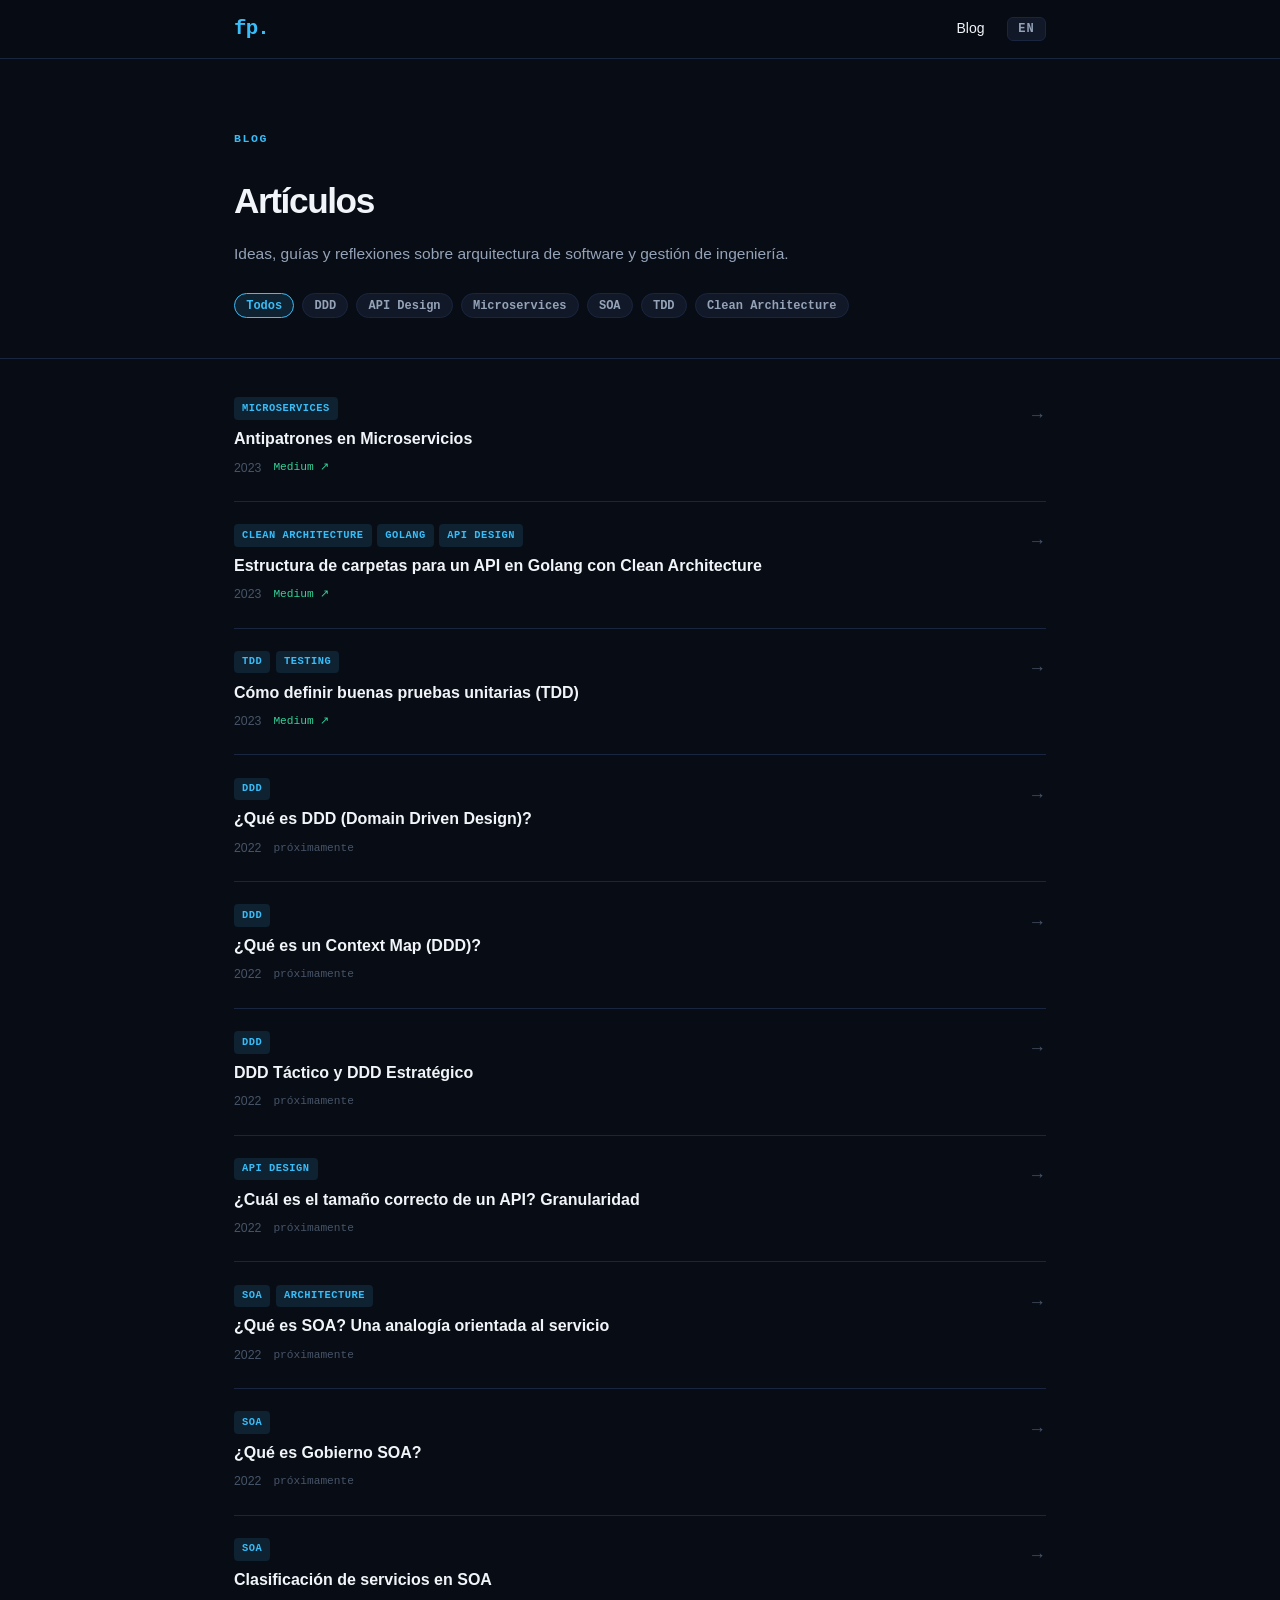
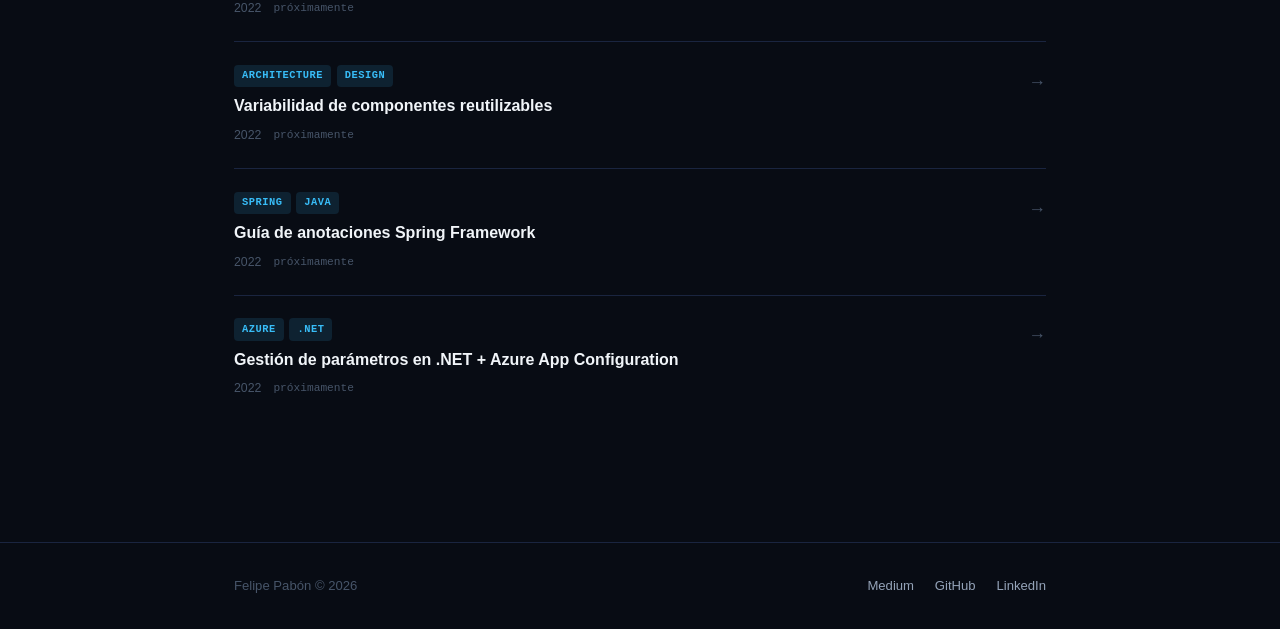
==== blog/index.html @ e282a02f "first version" ====
<!DOCTYPE html>
<html lang="es">
<head>
  <meta charset="UTF-8" />
  <meta name="viewport" content="width=device-width, initial-scale=1.0" />
  <meta name="description" content="Blog de Felipe Pabón — Artículos sobre DDD, diseño de APIs, microservicios y arquitectura de software." />
  <meta name="author" content="Felipe Pabón" />
  <title>Blog — Felipe Pabón</title>
  <link rel="stylesheet" href="../css/style.css" />
</head>
<body>

  <!-- ── Nav ──────────────────────────────────────────────── -->
  <nav>
    <div class="nav-inner">
      <a href="../" class="nav-logo">fp.</a>
      <div class="nav-links">
        <a href="../blog/" class="active"
           data-es="Blog" data-en="Blog">Blog</a>
        <button class="lang-btn" onclick="toggleLang()">EN</button>
      </div>
    </div>
  </nav>

  <main>

    <!-- ── Blog header ───────────────────────────────────────── -->
    <section class="blog-header">
      <div class="container">
        <span class="hero-eyebrow">Blog</span>
        <h1 data-es="Artículos" data-en="Posts">Artículos</h1>
        <p data-es="Ideas, guías y reflexiones sobre arquitectura de software y gestión de ingeniería."
           data-en="Ideas, guides, and thoughts on software architecture and engineering management.">
          Ideas, guías y reflexiones sobre arquitectura de software y gestión de ingeniería.
        </p>

        <!-- filter chips -->
        <div class="filter-row">
          <button class="filter-chip active" data-filter="all"
                  onclick="filterPosts('all', this)"
                  data-es="Todos" data-en="All">Todos</button>
          <button class="filter-chip" data-filter="DDD"
                  onclick="filterPosts('DDD', this)">DDD</button>
          <button class="filter-chip" data-filter="API Design"
                  onclick="filterPosts('API Design', this)">API Design</button>
          <button class="filter-chip" data-filter="Microservices"
                  onclick="filterPosts('Microservices', this)">Microservices</button>
          <button class="filter-chip" data-filter="SOA"
                  onclick="filterPosts('SOA', this)">SOA</button>
          <button class="filter-chip" data-filter="TDD"
                  onclick="filterPosts('TDD', this)">TDD</button>
          <button class="filter-chip" data-filter="Clean Architecture"
                  onclick="filterPosts('Clean Architecture', this)">Clean Architecture</button>
        </div>
      </div>
    </section>

    <!-- ── Posts list ─────────────────────────────────────────── -->
    <section class="posts-section" style="padding-top:0.5rem">
      <div class="container">
        <div class="posts-list" id="posts-full">
          <!-- Rendered by main.js -->
        </div>
      </div>
    </section>

  </main>

  <!-- ── Footer ────────────────────────────────────────────── -->
  <footer>
    <div class="container">
      <div class="footer-inner">
        <span class="footer-copy">Felipe Pabón © 2026</span>
        <div class="footer-links">
          <a href="https://felipepabon.medium.com" target="_blank" rel="noopener">Medium</a>
          <a href="https://github.com/felipepabon" target="_blank" rel="noopener">GitHub</a>
          <a href="https://linkedin.com/in/felipepabon" target="_blank" rel="noopener">LinkedIn</a>
        </div>
      </div>
    </div>
  </footer>

  <script src="../js/posts.js"></script>
  <script src="../js/main.js"></script>
</body>
</html>
---- css/style.css ----
/* ============================================================
   felipepabon.com — Shared Stylesheet
   ============================================================ */

*, *::before, *::after { box-sizing: border-box; margin: 0; padding: 0; }

:root {
  --bg:           #080c14;
  --bg-card:      #0e1422;
  --bg-card-hover:#131c31;
  --border:       #1a2540;
  --accent:       #38bdf8;
  --accent-dim:   rgba(56,189,248,0.12);
  --green:        #34d399;
  --text-1:       #f1f5f9;
  --text-2:       #94a3b8;
  --text-3:       #475569;
  --tag-bg:       #111827;
  --tag-text:     #7dd3fc;
  --font:         -apple-system, BlinkMacSystemFont, 'Segoe UI', Roboto, sans-serif;
  --mono:         'Fira Code', 'Cascadia Code', 'Courier New', monospace;
  --radius:       10px;
  --transition:   0.18s ease;
}

html { scroll-behavior: smooth; }

body {
  background: var(--bg);
  color: var(--text-1);
  font-family: var(--font);
  line-height: 1.7;
  -webkit-font-smoothing: antialiased;
}

a { color: inherit; text-decoration: none; }

/* ── Container ─────────────────────────────────────────────── */
.container {
  max-width: 860px;
  margin: 0 auto;
  padding: 0 1.5rem;
}

/* ── Nav ───────────────────────────────────────────────────── */
nav {
  position: sticky;
  top: 0;
  z-index: 100;
  background: rgba(8,12,20,0.82);
  backdrop-filter: blur(14px);
  border-bottom: 1px solid var(--border);
}

.nav-inner {
  max-width: 860px;
  margin: 0 auto;
  padding: 0 1.5rem;
  height: 58px;
  display: flex;
  align-items: center;
  justify-content: space-between;
}

.nav-logo {
  font-family: var(--mono);
  font-size: 1.3rem;
  font-weight: 700;
  color: var(--accent);
  letter-spacing: -0.04em;
}

.nav-links {
  display: flex;
  align-items: center;
  gap: 1.4rem;
}

.nav-links a {
  font-size: 0.875rem;
  color: var(--text-2);
  transition: color var(--transition);
}
.nav-links a:hover,
.nav-links a.active { color: var(--text-1); }

.lang-btn {
  font-family: var(--mono);
  font-size: 0.75rem;
  font-weight: 700;
  letter-spacing: 0.08em;
  background: var(--tag-bg);
  border: 1px solid var(--border);
  color: var(--text-2);
  padding: 0.28rem 0.65rem;
  border-radius: 6px;
  cursor: pointer;
  transition: all var(--transition);
}
.lang-btn:hover {
  border-color: var(--accent);
  color: var(--accent);
}

/* ── Hero ──────────────────────────────────────────────────── */
.hero {
  padding: 5.5rem 0 4.5rem;
  border-bottom: 1px solid var(--border);
  position: relative;
  overflow: hidden;
}

/* subtle dot grid */
.hero::before {
  content: '';
  position: absolute;
  inset: 0;
  background-image: radial-gradient(rgba(56,189,248,0.06) 1px, transparent 1px);
  background-size: 28px 28px;
  pointer-events: none;
}

.hero-eyebrow {
  display: inline-block;
  font-family: var(--mono);
  font-size: 0.72rem;
  font-weight: 700;
  letter-spacing: 0.14em;
  text-transform: uppercase;
  color: var(--accent);
  margin-bottom: 1rem;
}

.hero h1 {
  font-size: clamp(2.4rem, 5.5vw, 3.8rem);
  font-weight: 800;
  letter-spacing: -0.04em;
  line-height: 1.08;
  margin-bottom: 1.1rem;
  background: linear-gradient(140deg, #f1f5f9 30%, #64748b 100%);
  -webkit-background-clip: text;
  -webkit-text-fill-color: transparent;
  background-clip: text;
}

.hero-sub {
  font-size: 1.05rem;
  color: var(--text-2);
  max-width: 520px;
  margin-bottom: 2rem;
  line-height: 1.65;
}

/* ── Buttons ───────────────────────────────────────────────── */
.btn {
  display: inline-flex;
  align-items: center;
  gap: 0.35rem;
  background: var(--accent);
  color: #080c14;
  font-weight: 700;
  font-size: 0.875rem;
  padding: 0.58rem 1.3rem;
  border-radius: 8px;
  transition: all var(--transition);
}
.btn:hover {
  transform: translateY(-2px);
  box-shadow: 0 8px 22px rgba(56,189,248,0.28);
}

.btn-ghost {
  background: transparent;
  border: 1px solid var(--border);
  color: var(--text-2);
}
.btn-ghost:hover {
  border-color: var(--accent);
  color: var(--accent);
  box-shadow: none;
  transform: none;
}

/* ── Section titles ────────────────────────────────────────── */
.section-eyebrow {
  font-family: var(--mono);
  font-size: 0.68rem;
  font-weight: 700;
  letter-spacing: 0.12em;
  text-transform: uppercase;
  color: var(--text-3);
  margin-bottom: 1.2rem;
}

/* ── Topics / Tags ─────────────────────────────────────────── */
.topics-section {
  padding: 3.5rem 0;
  border-bottom: 1px solid var(--border);
}

.tags {
  display: flex;
  flex-wrap: wrap;
  gap: 0.55rem;
}

.tag {
  background: var(--tag-bg);
  color: var(--tag-text);
  font-family: var(--mono);
  font-size: 0.78rem;
  font-weight: 500;
  padding: 0.32rem 0.78rem;
  border-radius: 100px;
  border: 1px solid var(--border);
  transition: all var(--transition);
}
.tag:hover {
  border-color: var(--accent);
  color: var(--accent);
}

/* ── Post Cards (homepage grid) ────────────────────────────── */
.posts-section {
  padding: 3.5rem 0;
}

.posts-grid {
  display: grid;
  grid-template-columns: 1fr 1fr;
  gap: 1rem;
  margin-top: 1.4rem;
}

@media (max-width: 580px) {
  .posts-grid { grid-template-columns: 1fr; }
}

.post-card {
  display: block;
  background: var(--bg-card);
  border: 1px solid var(--border);
  border-radius: var(--radius);
  padding: 1.35rem;
  transition: all var(--transition);
}
.post-card:hover {
  background: var(--bg-card-hover);
  border-color: rgba(56,189,248,0.35);
  transform: translateY(-2px);
  box-shadow: 0 6px 24px rgba(0,0,0,0.35);
}

.card-tags {
  display: flex;
  flex-wrap: wrap;
  gap: 0.35rem;
  margin-bottom: 0.7rem;
}

.card-tag {
  font-family: var(--mono);
  font-size: 0.67rem;
  font-weight: 700;
  letter-spacing: 0.06em;
  text-transform: uppercase;
  color: var(--accent);
  background: var(--accent-dim);
  padding: 0.18rem 0.55rem;
  border-radius: 4px;
}

.card-title {
  font-size: 0.97rem;
  font-weight: 600;
  color: var(--text-1);
  line-height: 1.45;
  transition: color var(--transition);
}
.post-card:hover .card-title { color: var(--accent); }

.card-meta {
  display: flex;
  align-items: center;
  justify-content: space-between;
  margin-top: 0.85rem;
  font-size: 0.77rem;
  color: var(--text-3);
}

.card-source {
  color: var(--green);
  font-family: var(--mono);
  font-size: 0.7rem;
}

/* ── Blog page header ──────────────────────────────────────── */
.blog-header {
  padding: 4rem 0 2.5rem;
  border-bottom: 1px solid var(--border);
}

.blog-header h1 {
  font-size: 2.2rem;
  font-weight: 800;
  letter-spacing: -0.04em;
  margin-top: 0.4rem;
}

.blog-header p {
  color: var(--text-2);
  margin-top: 0.65rem;
  font-size: 0.97rem;
}

/* ── Filter chips (blog page) ──────────────────────────────── */
.filter-row {
  display: flex;
  flex-wrap: wrap;
  gap: 0.5rem;
  margin-top: 1.6rem;
}

.filter-chip {
  font-family: var(--mono);
  font-size: 0.75rem;
  font-weight: 600;
  background: var(--tag-bg);
  color: var(--text-2);
  border: 1px solid var(--border);
  padding: 0.28rem 0.7rem;
  border-radius: 100px;
  cursor: pointer;
  transition: all var(--transition);
}
.filter-chip:hover,
.filter-chip.active {
  border-color: var(--accent);
  color: var(--accent);
  background: var(--accent-dim);
}

/* ── Post list (blog page) ─────────────────────────────────── */
.posts-list {
  margin-top: 0.5rem;
}

.post-row {
  display: flex;
  align-items: flex-start;
  gap: 1.2rem;
  padding: 1.4rem 0;
  border-bottom: 1px solid var(--border);
  transition: all var(--transition);
  text-decoration: none;
}
.post-row:last-child { border-bottom: none; }
.post-row:hover .row-title { color: var(--accent); }

.row-body { flex: 1; }

.row-tags {
  display: flex;
  gap: 0.35rem;
  flex-wrap: wrap;
  margin-bottom: 0.45rem;
}

.row-tag {
  font-family: var(--mono);
  font-size: 0.65rem;
  font-weight: 700;
  letter-spacing: 0.05em;
  text-transform: uppercase;
  color: var(--accent);
  background: var(--accent-dim);
  padding: 0.15rem 0.5rem;
  border-radius: 4px;
}

.row-title {
  font-size: 1rem;
  font-weight: 600;
  color: var(--text-1);
  line-height: 1.45;
  transition: color var(--transition);
}

.row-meta {
  display: flex;
  align-items: center;
  gap: 0.75rem;
  margin-top: 0.45rem;
  font-size: 0.77rem;
  color: var(--text-3);
}

.row-arrow {
  color: var(--text-3);
  font-size: 1.1rem;
  flex-shrink: 0;
  margin-top: 0.2rem;
  transition: color var(--transition);
}
.post-row:hover .row-arrow { color: var(--accent); }

/* ── Footer ────────────────────────────────────────────────── */
footer {
  border-top: 1px solid var(--border);
  padding: 2rem 0;
  margin-top: 4rem;
}

.footer-inner {
  display: flex;
  align-items: center;
  justify-content: space-between;
  flex-wrap: wrap;
  gap: 0.75rem;
}

.footer-copy {
  font-size: 0.82rem;
  color: var(--text-3);
}

.footer-links {
  display: flex;
  gap: 1.3rem;
}

.footer-links a {
  font-size: 0.82rem;
  color: var(--text-2);
  transition: color var(--transition);
}
.footer-links a:hover { color: var(--accent); }

/* ── Center helper ─────────────────────────────────────────── */
.text-center { text-align: center; }

/* ── Responsive ────────────────────────────────────────────── */
@media (max-width: 540px) {
  .hero { padding: 3.5rem 0 3rem; }
  .footer-inner { flex-direction: column; align-items: flex-start; }
}
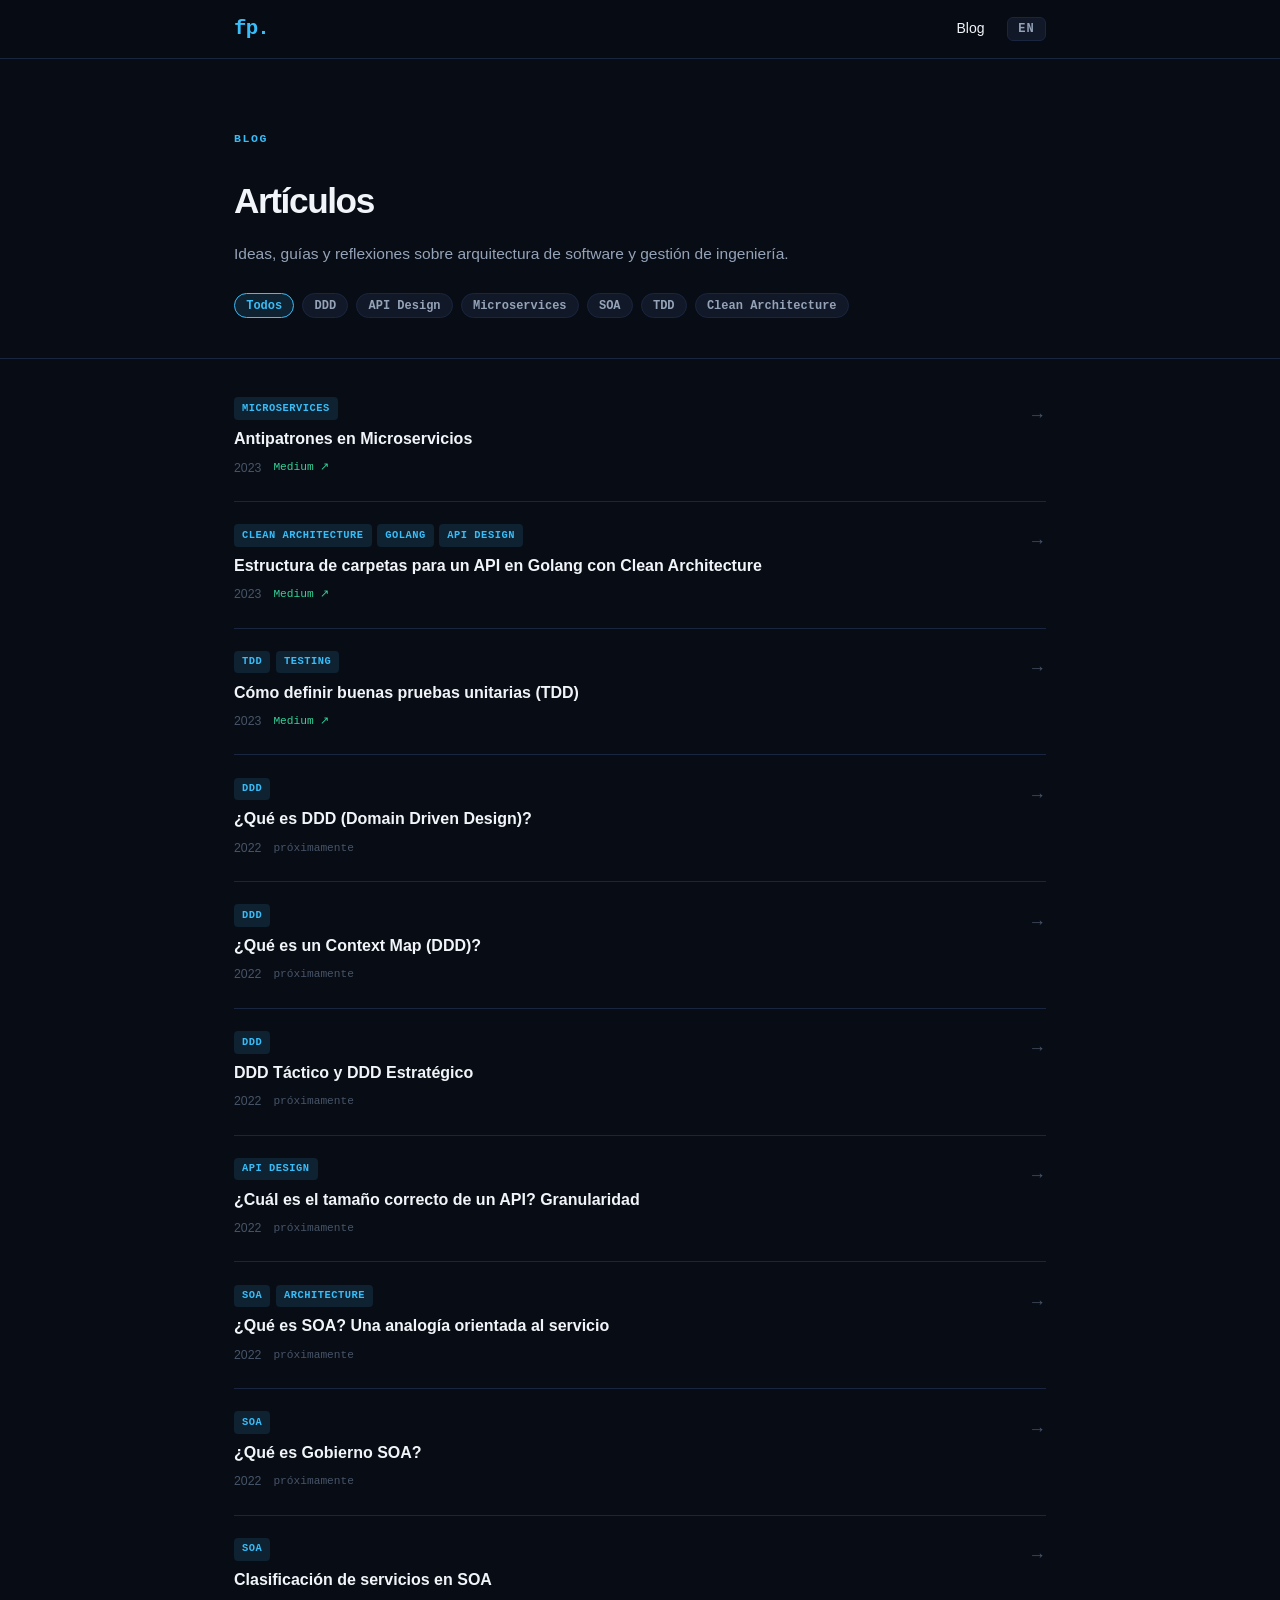
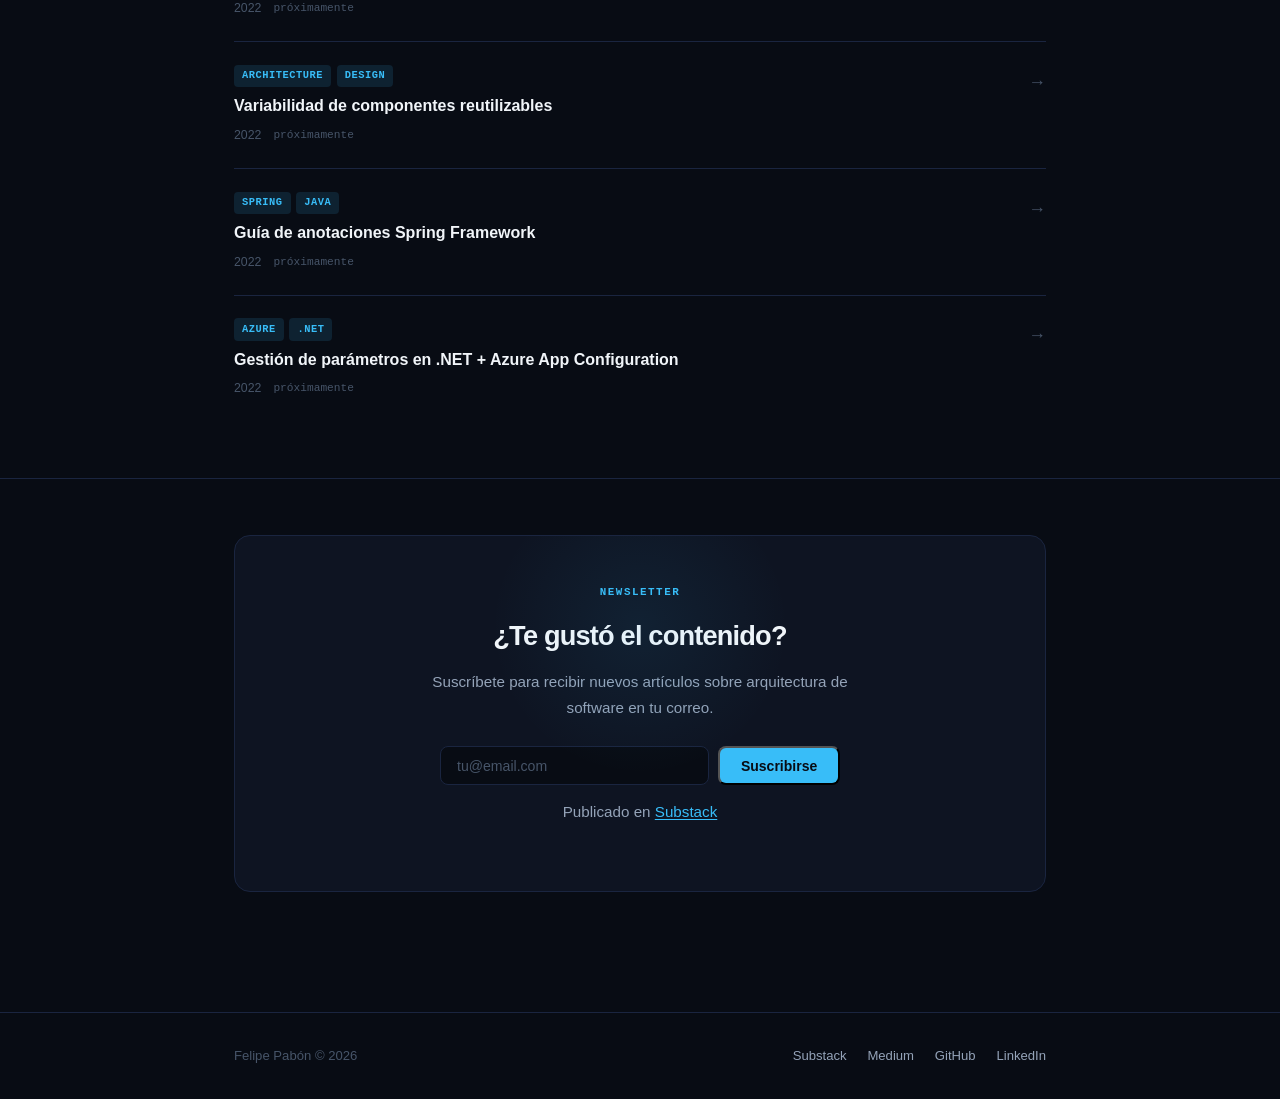
==== commit 598c8084: "link to substack" ====
--- a/blog/index.html
+++ b/blog/index.html
@@ -66,12 +66,41 @@
 
   </main>
 
+  <!-- ── Newsletter CTA (blog page) ───────────────────────── -->
+  <section class="newsletter-section">
+    <div class="container">
+      <div class="newsletter-box">
+        <span class="newsletter-eyebrow">Newsletter</span>
+        <h2 data-es="¿Te gustó el contenido?" data-en="Enjoying the content?">
+          ¿Te gustó el contenido?
+        </h2>
+        <p data-es="Suscríbete para recibir nuevos artículos sobre arquitectura de software en tu correo."
+           data-en="Subscribe to get new software architecture articles delivered to your inbox.">
+          Suscríbete para recibir nuevos artículos sobre arquitectura de software en tu correo.
+        </p>
+        <form class="subscribe-form" onsubmit="handleSubscribe(event)">
+          <input type="email" class="email-input"
+                 placeholder="tu@email.com"
+                 required />
+          <button type="submit" class="btn"
+                  data-es="Suscribirse"
+                  data-en="Subscribe">Suscribirse</button>
+        </form>
+        <p class="newsletter-note">
+          <span data-es="Publicado en" data-en="Published on">Publicado en</span>
+          <a href="https://substack.com/@felipepabon" target="_blank" rel="noopener">Substack</a>
+        </p>
+      </div>
+    </div>
+  </section>
+
   <!-- ── Footer ────────────────────────────────────────────── -->
   <footer>
     <div class="container">
       <div class="footer-inner">
         <span class="footer-copy">Felipe Pabón © 2026</span>
         <div class="footer-links">
+          <a href="https://substack.com/@felipepabon" target="_blank" rel="noopener">Substack</a>
           <a href="https://felipepabon.medium.com" target="_blank" rel="noopener">Medium</a>
           <a href="https://github.com/felipepabon" target="_blank" rel="noopener">GitHub</a>
           <a href="https://linkedin.com/in/felipepabon" target="_blank" rel="noopener">LinkedIn</a>
--- a/css/style.css
+++ b/css/style.css
@@ -404,6 +404,96 @@
 }
 .post-row:hover .row-arrow { color: var(--accent); }
 
+/* ── Newsletter ────────────────────────────────────────────── */
+.newsletter-section {
+  padding: 3.5rem 0;
+  border-top: 1px solid var(--border);
+}
+
+.newsletter-box {
+  background: var(--bg-card);
+  border: 1px solid var(--border);
+  border-radius: 16px;
+  padding: 2.5rem 2rem;
+  text-align: center;
+  position: relative;
+  overflow: hidden;
+}
+
+.newsletter-box::before {
+  content: '';
+  position: absolute;
+  top: -60px; left: 50%;
+  transform: translateX(-50%);
+  width: 300px; height: 300px;
+  background: radial-gradient(circle, rgba(56,189,248,0.08) 0%, transparent 70%);
+  pointer-events: none;
+}
+
+.newsletter-eyebrow {
+  display: inline-block;
+  font-family: var(--mono);
+  font-size: 0.68rem;
+  font-weight: 700;
+  letter-spacing: 0.14em;
+  text-transform: uppercase;
+  color: var(--accent);
+  margin-bottom: 0.75rem;
+}
+
+.newsletter-box h2 {
+  font-size: 1.7rem;
+  font-weight: 800;
+  letter-spacing: -0.03em;
+  margin-bottom: 0.6rem;
+}
+
+.newsletter-box p {
+  color: var(--text-2);
+  font-size: 0.95rem;
+  margin-bottom: 1.6rem;
+  max-width: 420px;
+  margin-left: auto;
+  margin-right: auto;
+}
+
+.subscribe-form {
+  display: flex;
+  gap: 0.6rem;
+  max-width: 400px;
+  margin: 0 auto;
+}
+
+.email-input {
+  flex: 1;
+  background: var(--bg);
+  border: 1px solid var(--border);
+  border-radius: 8px;
+  color: var(--text-1);
+  font-size: 0.88rem;
+  padding: 0.58rem 1rem;
+  outline: none;
+  transition: border-color var(--transition);
+}
+.email-input::placeholder { color: var(--text-3); }
+.email-input:focus { border-color: var(--accent); }
+
+.newsletter-note {
+  margin-top: 0.9rem;
+  font-size: 0.75rem;
+  color: var(--text-3);
+}
+.newsletter-note a {
+  color: var(--accent);
+  text-decoration: underline;
+  text-underline-offset: 2px;
+}
+
+@media (max-width: 480px) {
+  .subscribe-form { flex-direction: column; }
+  .newsletter-box { padding: 2rem 1.25rem; }
+}
+
 /* ── Footer ────────────────────────────────────────────────── */
 footer {
   border-top: 1px solid var(--border);
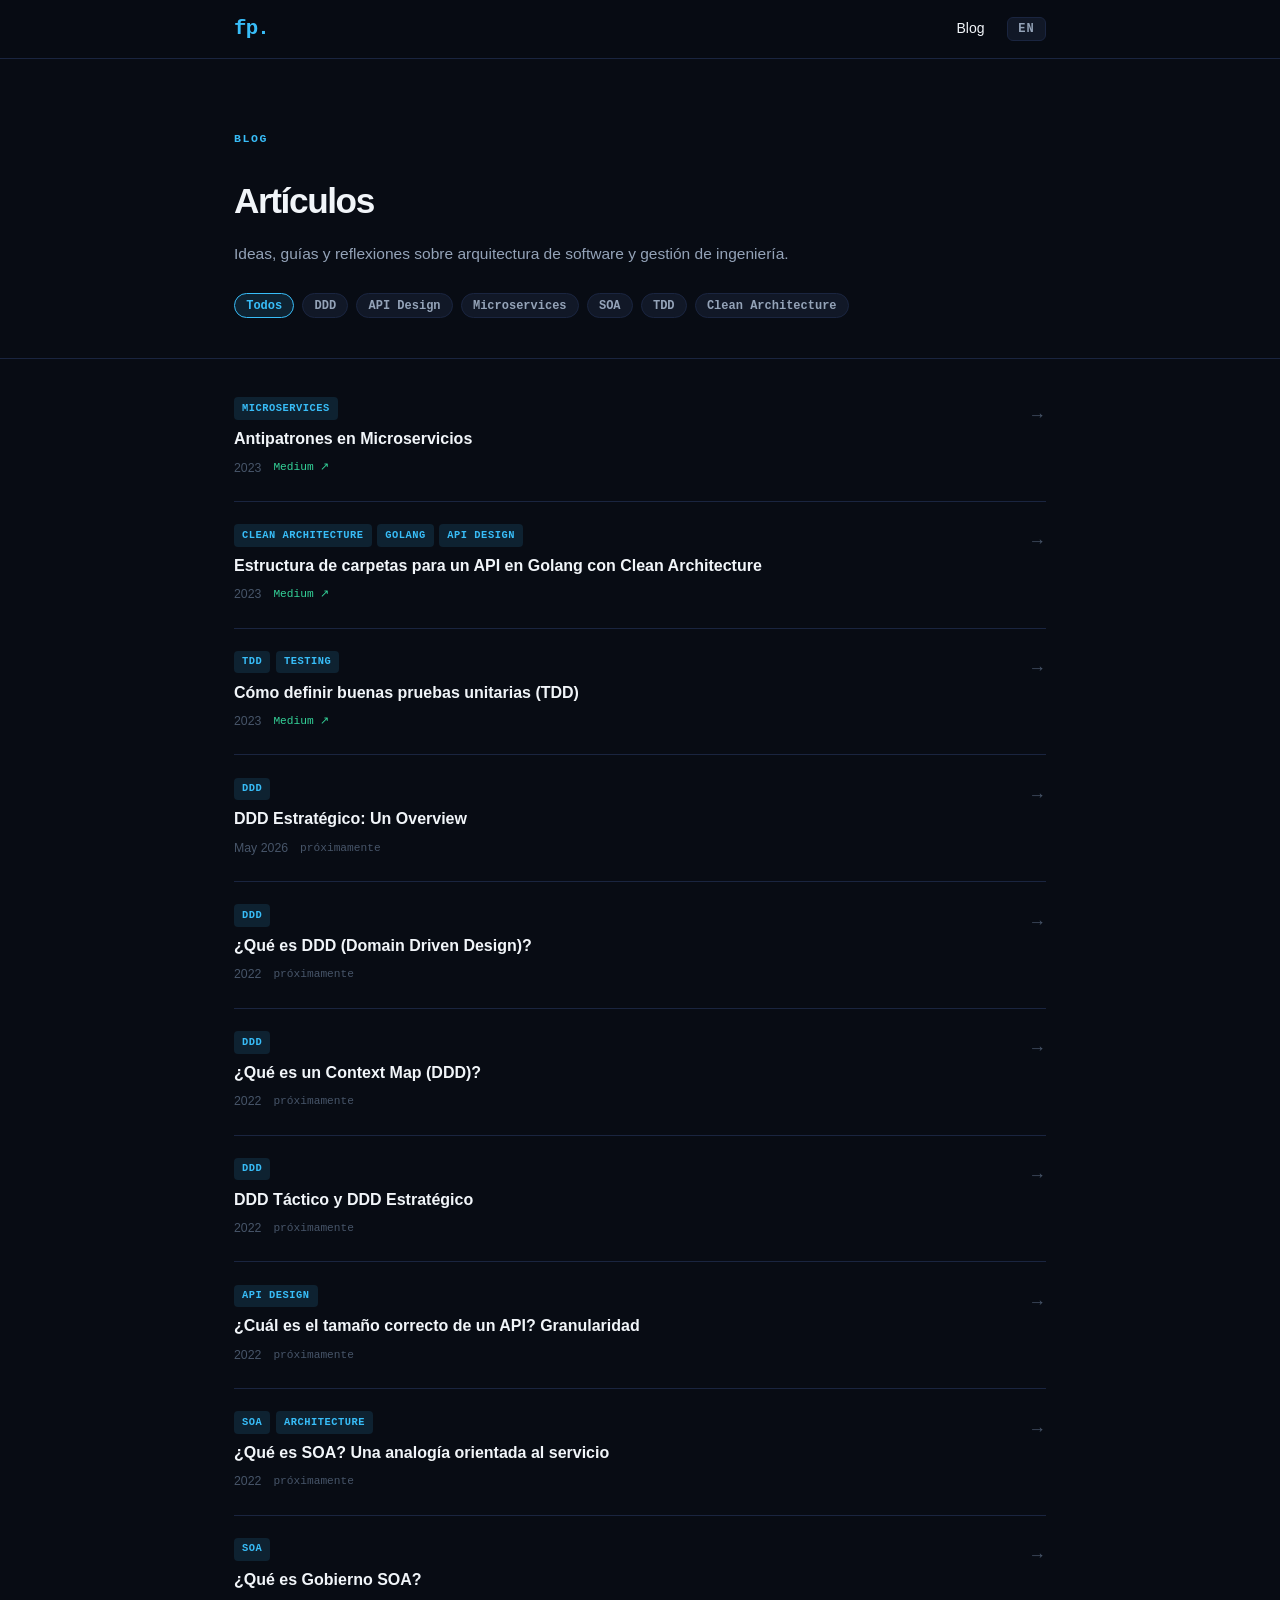
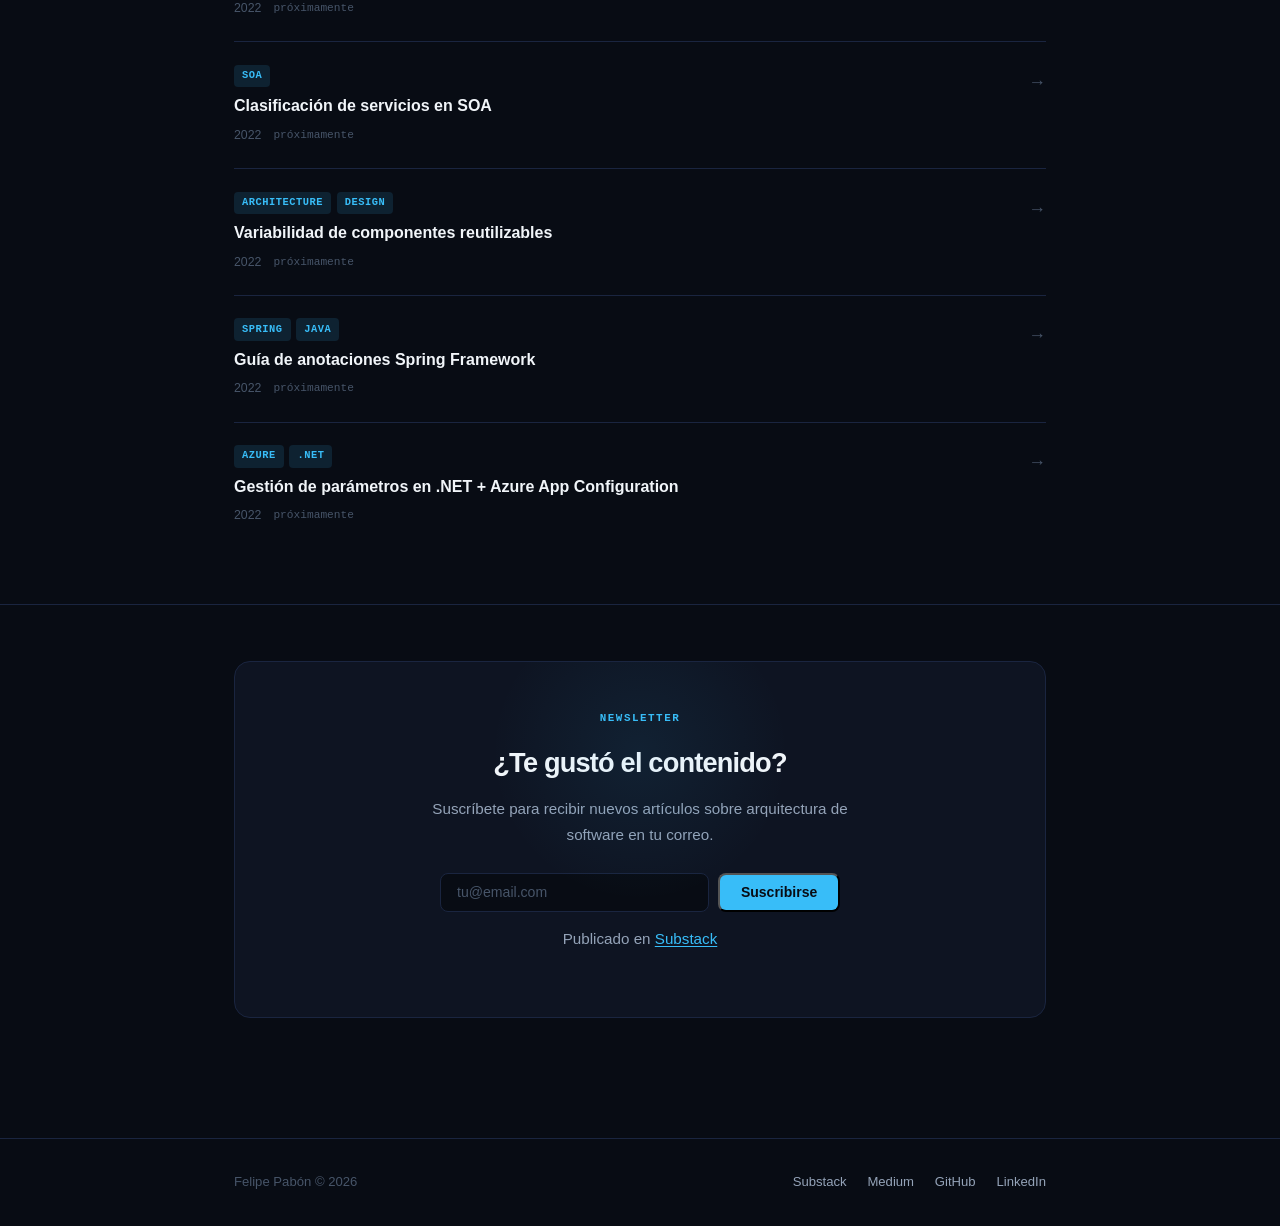
==== commit b49ec36c: "fix: language toggle + add 4 SVG diagrams to DDD article" ====
--- a/blog/index.html
+++ b/blog/index.html
@@ -1,5 +1,5 @@
 <!DOCTYPE html>
-<html lang="es">
+<html lang="es" data-lang="es">
 <head>
   <meta charset="UTF-8" />
   <meta name="viewport" content="width=device-width, initial-scale=1.0" />
--- a/css/style.css
+++ b/css/style.css
@@ -404,6 +404,217 @@
 }
 .post-row:hover .row-arrow { color: var(--accent); }
 
+/* ── Language visibility (CSS-driven, no JS flicker) ───────── */
+.lang-en { display: none; }
+[data-lang="en"] .lang-es { display: none; }
+[data-lang="en"] .lang-en { display: block; }
+
+/* ── Article page ──────────────────────────────────────────── */
+.article-header {
+  padding: 4rem 0 3rem;
+  border-bottom: 1px solid var(--border);
+}
+
+.article-header-meta {
+  display: flex;
+  align-items: center;
+  gap: 0.75rem;
+  margin-bottom: 1.2rem;
+  flex-wrap: wrap;
+}
+
+.reading-time {
+  font-family: var(--mono);
+  font-size: 0.72rem;
+  color: var(--text-3);
+}
+
+.article-title {
+  font-size: clamp(1.9rem, 4.5vw, 3rem);
+  font-weight: 800;
+  letter-spacing: -0.04em;
+  line-height: 1.12;
+  margin-bottom: 1rem;
+  background: linear-gradient(140deg, #f1f5f9 30%, #64748b 100%);
+  -webkit-background-clip: text;
+  -webkit-text-fill-color: transparent;
+  background-clip: text;
+}
+
+.article-subtitle {
+  font-size: 1.05rem;
+  color: var(--text-2);
+  max-width: 600px;
+  line-height: 1.65;
+  margin-bottom: 1.5rem;
+}
+
+.article-byline {
+  display: flex;
+  align-items: center;
+  gap: 1rem;
+  font-size: 0.83rem;
+  color: var(--text-3);
+}
+
+.article-byline span:first-child {
+  color: var(--text-2);
+  font-weight: 500;
+}
+
+.article-byline::before {
+  display: none;
+}
+
+/* Article body typography */
+.article-body {
+  padding: 3rem 0;
+  max-width: 680px;
+}
+
+.article-body h2 {
+  font-size: 1.45rem;
+  font-weight: 700;
+  letter-spacing: -0.03em;
+  color: var(--text-1);
+  margin: 2.5rem 0 0.9rem;
+  line-height: 1.25;
+}
+
+.article-body h3 {
+  font-size: 1.1rem;
+  font-weight: 600;
+  color: var(--text-1);
+  margin: 1.8rem 0 0.6rem;
+}
+
+.article-body p {
+  color: var(--text-2);
+  font-size: 1.01rem;
+  line-height: 1.8;
+  margin-bottom: 1.2rem;
+}
+
+.article-body ul,
+.article-body ol {
+  color: var(--text-2);
+  font-size: 1.01rem;
+  line-height: 1.8;
+  margin: 0.75rem 0 1.2rem 1.4rem;
+}
+
+.article-body li { margin-bottom: 0.35rem; }
+
+.article-body blockquote {
+  border-left: 3px solid var(--accent);
+  margin: 1.8rem 0;
+  padding: 0.8rem 1.2rem;
+  background: var(--bg-card);
+  border-radius: 0 8px 8px 0;
+}
+
+.article-body blockquote p {
+  color: var(--text-1);
+  font-style: italic;
+  font-size: 1.05rem;
+  margin: 0;
+}
+
+.article-body blockquote cite {
+  display: block;
+  margin-top: 0.5rem;
+  font-size: 0.83rem;
+  color: var(--text-3);
+  font-style: normal;
+}
+
+.article-body code {
+  font-family: var(--mono);
+  font-size: 0.88em;
+  background: var(--bg-card);
+  color: var(--accent);
+  padding: 0.15em 0.45em;
+  border-radius: 4px;
+  border: 1px solid var(--border);
+}
+
+.article-body strong { color: var(--text-1); }
+
+.article-body a {
+  color: var(--accent);
+  text-decoration: underline;
+  text-underline-offset: 3px;
+}
+
+.article-body hr {
+  border: none;
+  border-top: 1px solid var(--border);
+  margin: 2.5rem 0;
+}
+
+/* ── Diagrams ──────────────────────────────────────────────── */
+.diagram {
+  margin: 2rem 0;
+  border-radius: 12px;
+  overflow: hidden;
+  border: 1px solid var(--border);
+  background: var(--bg-card);
+}
+
+.diagram figcaption {
+  font-family: var(--mono);
+  font-size: 0.72rem;
+  color: var(--text-3);
+  text-align: center;
+  padding: 0.6rem 1rem 0.8rem;
+  letter-spacing: 0.04em;
+  border-top: 1px solid var(--border);
+}
+
+.diagram svg { display: block; width: 100%; padding: 1rem; }
+
+/* Subdomain comparison table */
+.subdomain-table {
+  width: 100%;
+  border-collapse: collapse;
+  margin: 1.5rem 0 2rem;
+  font-size: 0.9rem;
+}
+
+.subdomain-table th {
+  background: var(--bg-card);
+  color: var(--text-1);
+  font-weight: 600;
+  text-align: left;
+  padding: 0.7rem 1rem;
+  border: 1px solid var(--border);
+}
+
+.subdomain-table td {
+  padding: 0.65rem 1rem;
+  border: 1px solid var(--border);
+  color: var(--text-2);
+  vertical-align: top;
+}
+
+.subdomain-table tr:nth-child(even) td { background: var(--bg-card); }
+
+.badge-core   { color: #f87171; font-weight: 600; }
+.badge-support { color: #fbbf24; font-weight: 600; }
+.badge-generic { color: var(--green); font-weight: 600; }
+
+/* Back link */
+.back-link {
+  display: inline-flex;
+  align-items: center;
+  gap: 0.4rem;
+  font-size: 0.83rem;
+  color: var(--text-3);
+  margin-bottom: 1.5rem;
+  transition: color var(--transition);
+}
+.back-link:hover { color: var(--accent); }
+
 /* ── Newsletter ────────────────────────────────────────────── */
 .newsletter-section {
   padding: 3.5rem 0;
